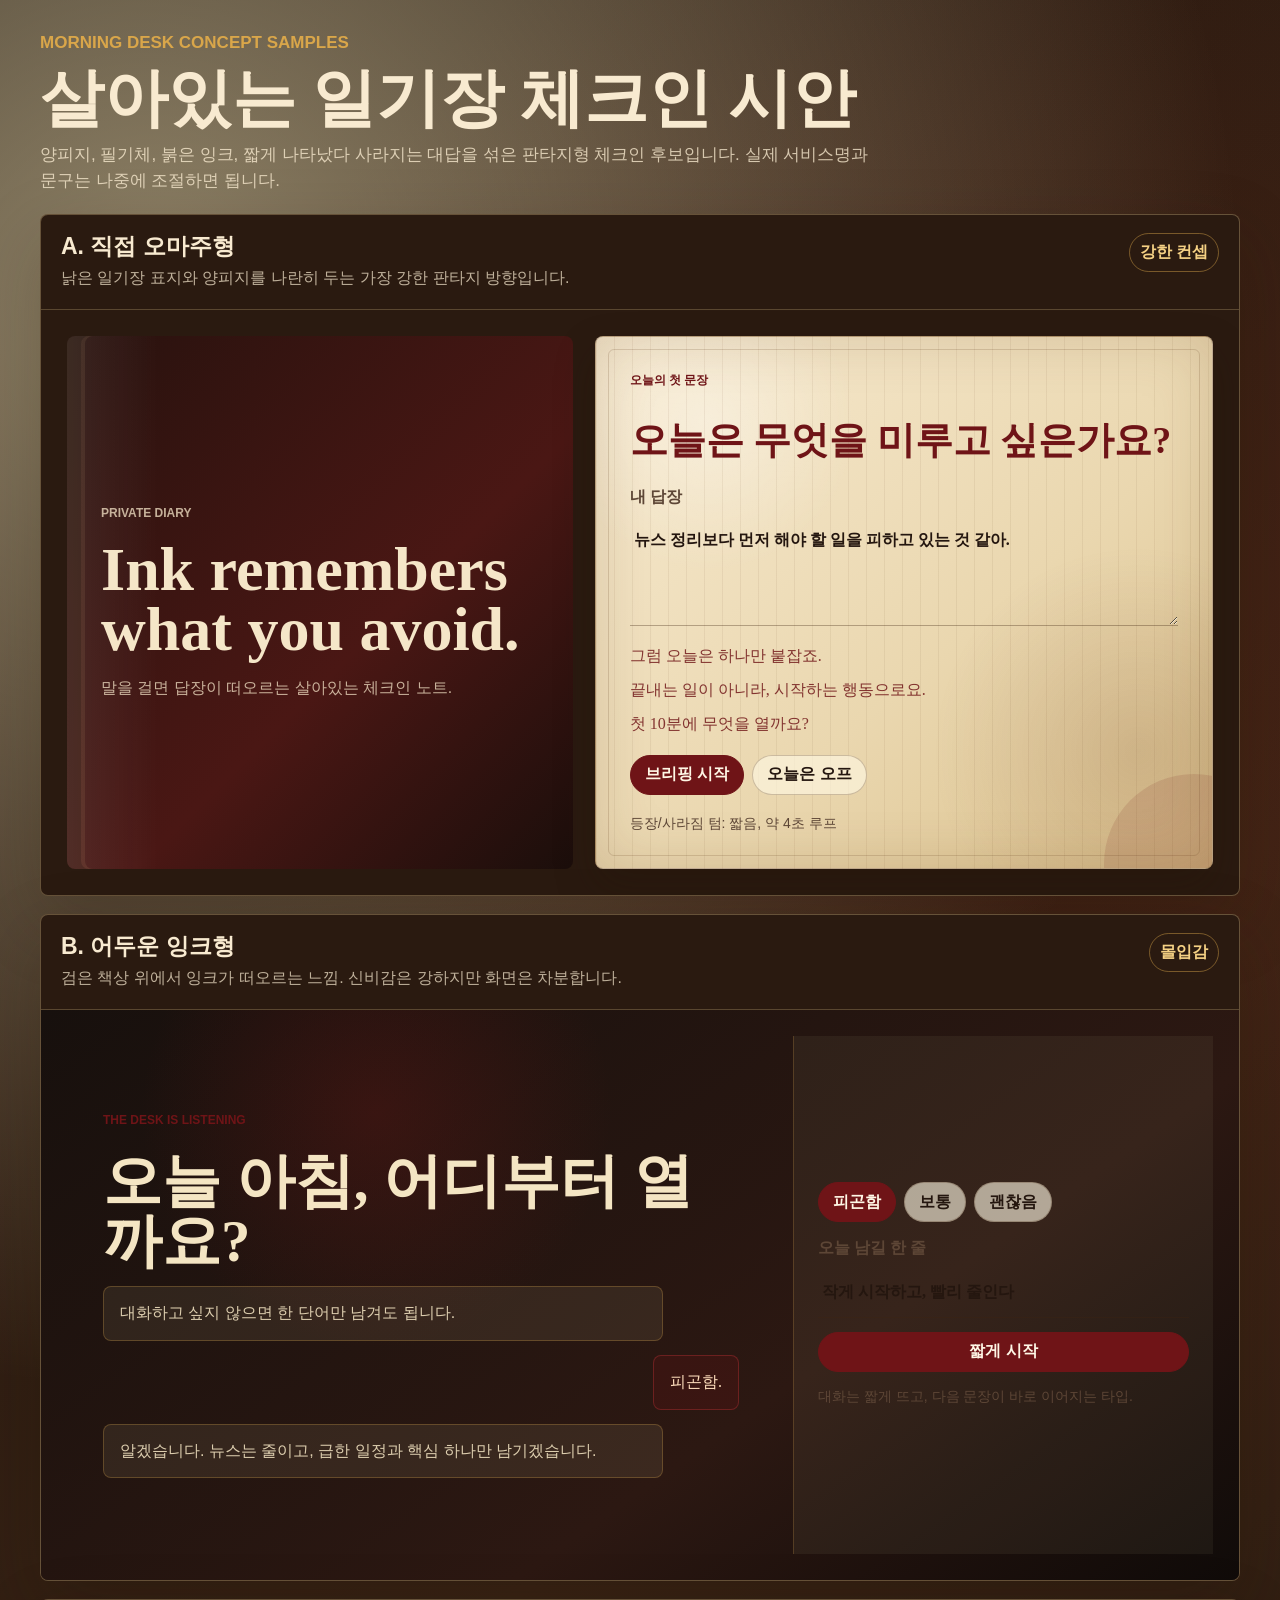
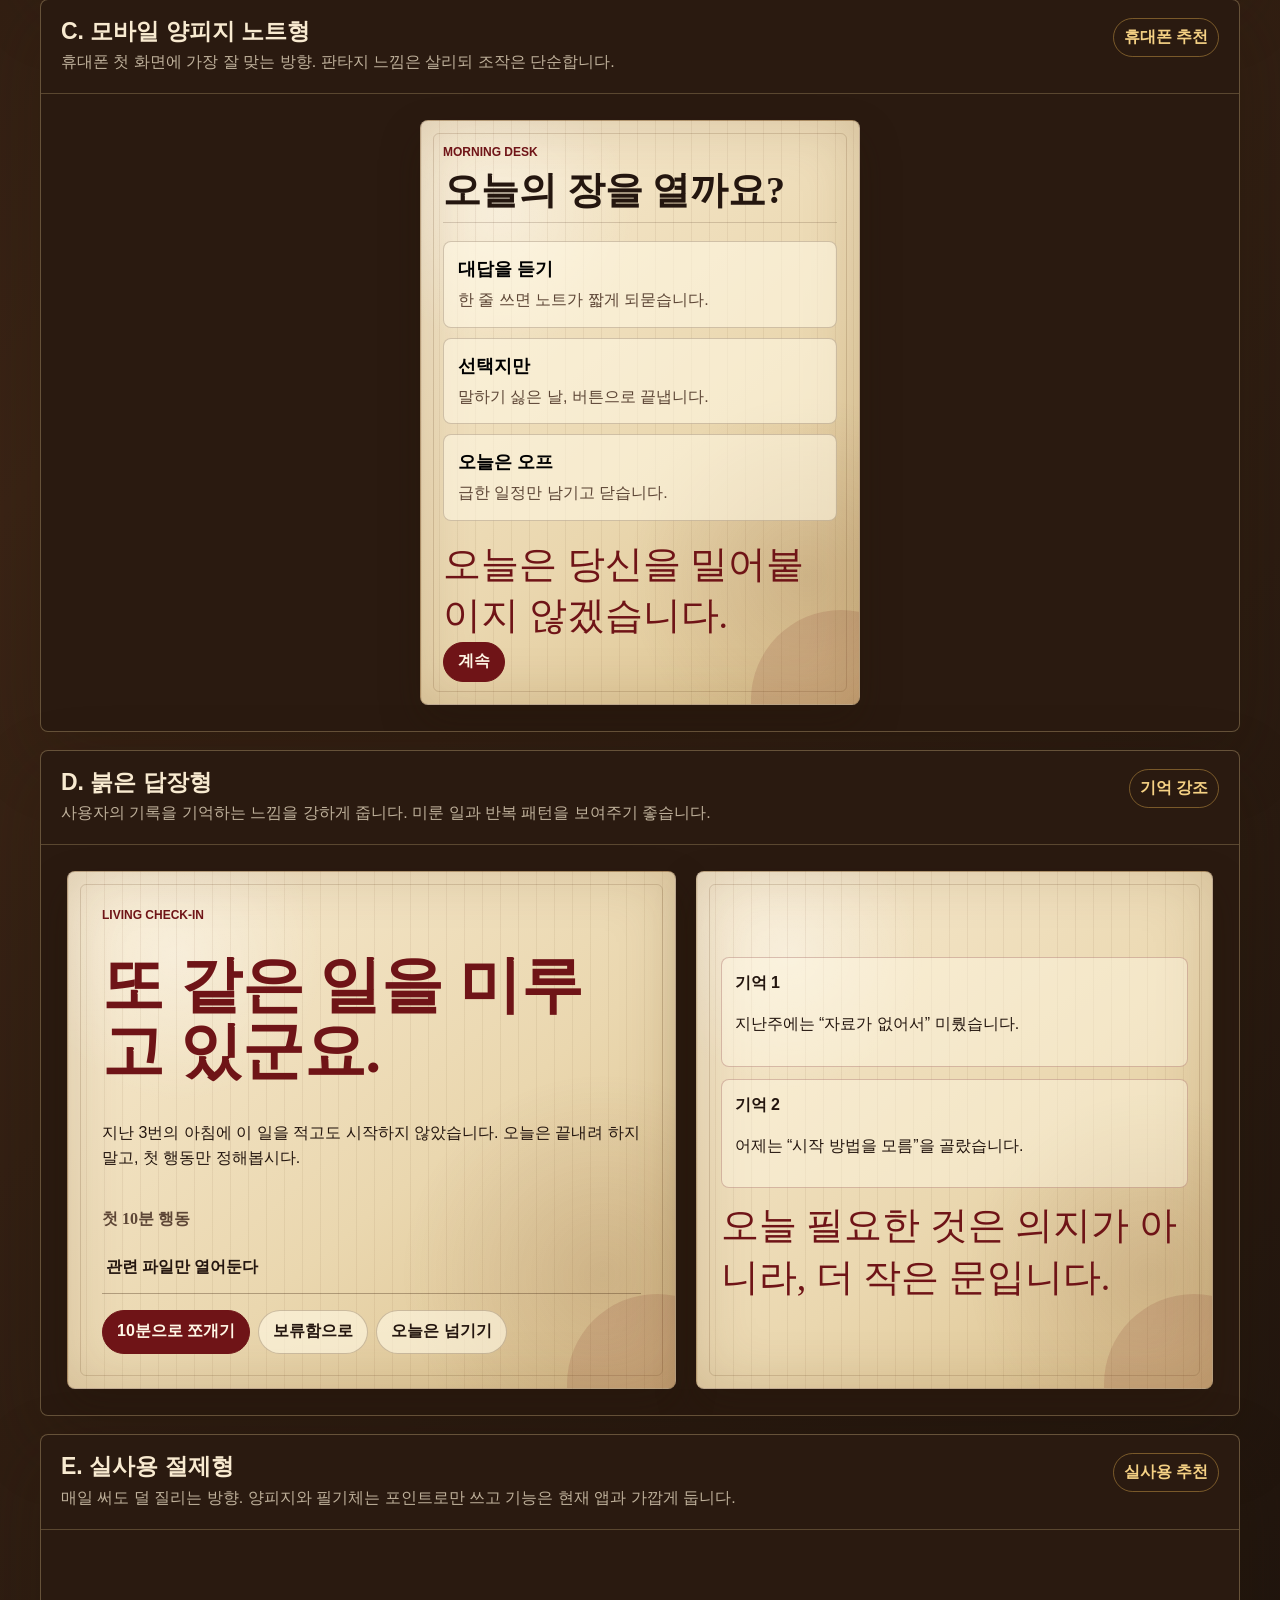
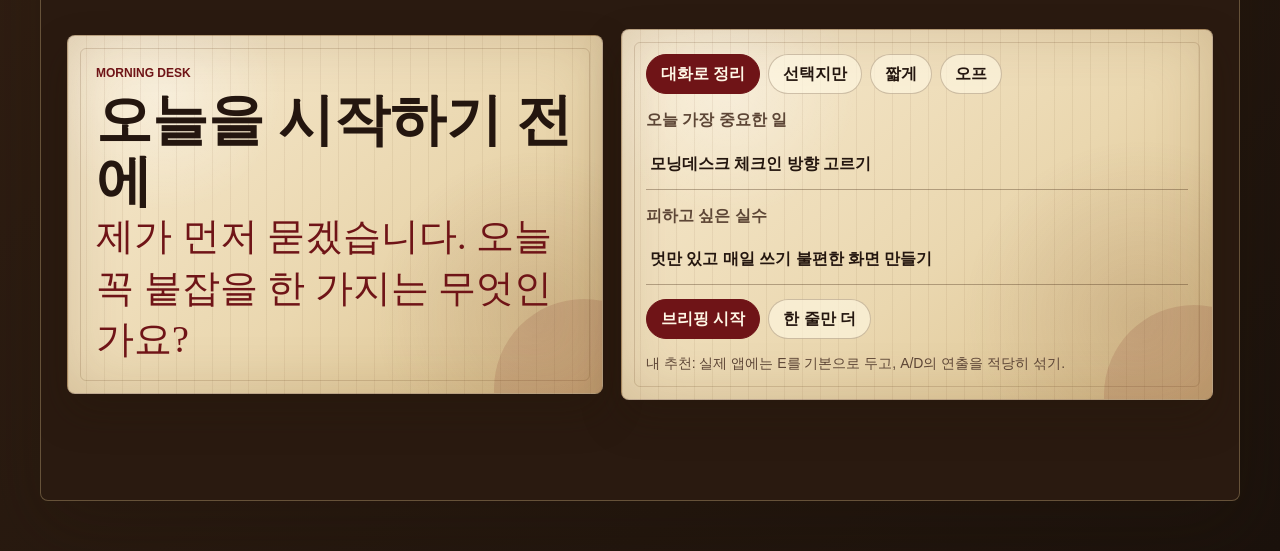
==== living-diary-samples.html @ 0878d79f "Add living diary check-in samples" ====
<!doctype html>
<html lang="ko">
  <head>
    <meta charset="utf-8">
    <meta name="viewport" content="width=device-width, initial-scale=1">
    <title>모닝데스크 살아있는 일기장 시안</title>
    <style>
      :root {
        color-scheme: light;
        --ink: #24160f;
        --ink-soft: #5d4636;
        --paper: #ead7af;
        --paper-light: #f7ead0;
        --paper-deep: #d7b77c;
        --blood: #6f1417;
        --blood-light: #9d2d2f;
        --gold: #9d7332;
        --green: #1f4a37;
        --night: #17110d;
        --line: rgba(73, 42, 20, 0.24);
        --shadow: 0 26px 70px rgba(35, 20, 8, 0.24);
      }

      * {
        box-sizing: border-box;
      }

      body {
        margin: 0;
        color: var(--ink);
        font-family: "Segoe UI", "Malgun Gothic", Arial, sans-serif;
        background:
          radial-gradient(circle at 12% 8%, rgba(255, 241, 193, 0.5), transparent 30%),
          radial-gradient(circle at 86% 18%, rgba(124, 33, 22, 0.18), transparent 28%),
          linear-gradient(135deg, #1d130d 0%, #3a2415 42%, #1b120c 100%);
        line-height: 1.55;
      }

      button,
      input,
      textarea {
        font: inherit;
      }

      button {
        cursor: pointer;
      }

      .page {
        width: min(1200px, calc(100% - 28px));
        margin: 0 auto;
        padding: 30px 0 50px;
      }

      .intro {
        display: grid;
        gap: 10px;
        margin-bottom: 20px;
        color: #f8ead0;
      }

      .intro h1 {
        margin: 0;
        max-width: 860px;
        font-family: Georgia, "Times New Roman", serif;
        font-size: clamp(34px, 5vw, 64px);
        font-weight: 600;
        line-height: 1.02;
        letter-spacing: 0;
        word-break: keep-all;
      }

      .intro p {
        margin: 0;
        max-width: 840px;
        color: rgba(248, 234, 208, 0.78);
        font-size: 17px;
      }

      .eyebrow {
        margin: 0 0 8px;
        color: var(--blood);
        font-size: 12px;
        font-weight: 900;
        letter-spacing: 0;
        text-transform: uppercase;
      }

      .intro .eyebrow {
        color: #d9a64a;
      }

      .samples {
        display: grid;
        gap: 18px;
      }

      .sample {
        overflow: hidden;
        border: 1px solid rgba(242, 211, 151, 0.3);
        border-radius: 8px;
        background: #2a1a10;
        box-shadow: var(--shadow);
      }

      .sample-header {
        display: flex;
        justify-content: space-between;
        gap: 16px;
        padding: 18px 20px;
        border-bottom: 1px solid rgba(242, 211, 151, 0.24);
        color: #f8ead0;
      }

      .sample-header h2 {
        margin: 0;
        font-size: 23px;
        line-height: 1.2;
      }

      .sample-header p {
        margin: 5px 0 0;
        color: rgba(248, 234, 208, 0.72);
      }

      .tag {
        align-self: start;
        padding: 6px 10px;
        border: 1px solid rgba(217, 166, 74, 0.45);
        border-radius: 999px;
        color: #f5d184;
        font-weight: 900;
        white-space: nowrap;
      }

      .mock {
        min-height: 570px;
        padding: 26px;
      }

      .parchment {
        position: relative;
        overflow: hidden;
        border: 1px solid rgba(82, 45, 21, 0.34);
        border-radius: 8px;
        background:
          linear-gradient(90deg, rgba(96, 56, 24, 0.07) 0 1px, transparent 1px 100%),
          radial-gradient(circle at 18% 16%, rgba(255, 255, 255, 0.35), transparent 22%),
          radial-gradient(circle at 88% 78%, rgba(95, 46, 16, 0.15), transparent 30%),
          linear-gradient(140deg, var(--paper-light), var(--paper) 58%, #dbc18d);
        background-size: 18px 18px, auto, auto, auto;
        box-shadow: inset 0 0 58px rgba(97, 53, 19, 0.18), 0 18px 40px rgba(37, 20, 8, 0.28);
      }

      .parchment::before,
      .parchment::after {
        content: "";
        position: absolute;
        pointer-events: none;
      }

      .parchment::before {
        inset: 12px;
        border: 1px solid rgba(96, 55, 25, 0.18);
        border-radius: 6px;
      }

      .parchment::after {
        width: 180px;
        height: 180px;
        right: -72px;
        bottom: -86px;
        border-radius: 50%;
        background: rgba(111, 20, 23, 0.12);
      }

      .script {
        font-family: "Segoe Script", "Bradley Hand ITC", "Comic Sans MS", "Malgun Gothic", cursive;
        letter-spacing: 0;
      }

      .serif {
        font-family: Georgia, "Times New Roman", serif;
      }

      .btn,
      .chip {
        min-height: 40px;
        border: 1px solid rgba(80, 46, 22, 0.26);
        border-radius: 999px;
        padding: 0 14px;
        background: rgba(255, 248, 228, 0.62);
        color: var(--ink);
        font-weight: 900;
      }

      .btn.primary,
      .chip.active {
        border-color: var(--blood);
        background: var(--blood);
        color: #fff7e6;
      }

      .chips,
      .actions {
        display: flex;
        flex-wrap: wrap;
        gap: 8px;
      }

      .field {
        display: grid;
        gap: 7px;
        color: var(--ink-soft);
        font-weight: 900;
      }

      .field input,
      .field textarea {
        width: 100%;
        border: 0;
        border-bottom: 1px solid rgba(63, 35, 17, 0.34);
        border-radius: 0;
        padding: 12px 4px;
        background: transparent;
        color: var(--ink);
        outline: 0;
      }

      .field textarea {
        min-height: 110px;
        resize: vertical;
      }

      .diary-direct {
        display: grid;
        grid-template-columns: minmax(280px, 0.9fr) minmax(320px, 1.1fr);
        gap: 22px;
        align-items: stretch;
      }

      .book-cover {
        display: grid;
        align-content: center;
        gap: 16px;
        padding: 34px;
        border-radius: 8px;
        color: #f5e6c8;
        background:
          linear-gradient(90deg, rgba(255, 255, 255, 0.08), transparent 18%),
          linear-gradient(135deg, #28120e, #4a1714 58%, #1b0e0b);
        box-shadow: inset 14px 0 0 rgba(0, 0, 0, 0.18), inset 18px 0 0 rgba(255, 226, 158, 0.08);
      }

      .book-cover h3 {
        margin: 0;
        font-family: Georgia, "Times New Roman", serif;
        font-size: clamp(34px, 5vw, 62px);
        line-height: 0.98;
        word-break: keep-all;
      }

      .book-cover p {
        margin: 0;
        color: rgba(245, 230, 200, 0.75);
      }

      .diary-page {
        display: grid;
        gap: 18px;
        padding: 34px;
      }

      .ink-reply {
        margin: 0;
        color: var(--blood);
        font-size: clamp(25px, 3vw, 38px);
        line-height: 1.35;
      }

      .fade-row {
        display: grid;
        gap: 9px;
      }

      .fade-line {
        width: fit-content;
        max-width: 100%;
        margin: 0;
        color: rgba(111, 20, 23, 0.84);
        animation: writeFade 4.2s ease-in-out infinite;
      }

      .fade-line:nth-child(2) {
        animation-delay: 0.7s;
      }

      .fade-line:nth-child(3) {
        animation-delay: 1.4s;
      }

      @keyframes writeFade {
        0% { opacity: 0; transform: translateY(5px); filter: blur(3px); }
        18% { opacity: 1; transform: translateY(0); filter: blur(0); }
        78% { opacity: 1; }
        100% { opacity: 0.2; }
      }

      .ink-dark {
        display: grid;
        grid-template-columns: minmax(0, 1fr) minmax(300px, 420px);
        gap: 18px;
        color: #f4e5c3;
        background:
          radial-gradient(circle at 28% 18%, rgba(133, 27, 25, 0.26), transparent 24%),
          linear-gradient(145deg, #17100d, #2c1812 64%, #100b09);
      }

      .dark-chat {
        display: grid;
        align-content: center;
        gap: 14px;
        padding: 36px;
      }

      .dark-chat h3 {
        margin: 0;
        font-family: Georgia, "Times New Roman", serif;
        font-size: clamp(34px, 4.6vw, 60px);
        line-height: 1.02;
      }

      .dark-bubble {
        max-width: 88%;
        padding: 14px 16px;
        border: 1px solid rgba(217, 166, 74, 0.28);
        border-radius: 8px;
        background: rgba(255, 238, 194, 0.08);
        color: rgba(244, 229, 195, 0.88);
      }

      .dark-bubble.reply {
        justify-self: end;
        color: #ffdfbd;
        border-color: rgba(157, 45, 47, 0.5);
        background: rgba(111, 20, 23, 0.24);
      }

      .dark-panel {
        display: grid;
        gap: 14px;
        align-content: center;
        padding: 24px;
        background: rgba(255, 238, 194, 0.05);
        border-left: 1px solid rgba(217, 166, 74, 0.22);
      }

      .mobile-note {
        max-width: 440px;
        margin: 0 auto;
        padding: 22px;
      }

      .mobile-note h3 {
        margin: 0 0 12px;
        font-family: Georgia, "Times New Roman", serif;
        font-size: 38px;
        line-height: 1.06;
      }

      .note-line {
        display: grid;
        gap: 10px;
        padding: 18px 0;
        border-top: 1px solid rgba(63, 35, 17, 0.18);
      }

      .choice-card {
        display: grid;
        gap: 4px;
        min-height: 82px;
        padding: 14px;
        border: 1px solid rgba(63, 35, 17, 0.22);
        border-radius: 8px;
        background: rgba(255, 248, 228, 0.58);
        text-align: left;
      }

      .choice-card strong {
        font-size: 18px;
      }

      .choice-card span {
        color: var(--ink-soft);
      }

      .red-layout {
        display: grid;
        grid-template-columns: minmax(300px, 1fr) minmax(300px, 0.85fr);
        gap: 20px;
        align-items: stretch;
      }

      .red-main {
        display: grid;
        gap: 16px;
        padding: 34px;
      }

      .red-main h3 {
        margin: 0;
        color: var(--blood);
        font-size: clamp(34px, 5vw, 62px);
        line-height: 1.06;
      }

      .red-aside {
        display: grid;
        align-content: center;
        gap: 12px;
        padding: 24px;
        border-left: 1px solid rgba(63, 35, 17, 0.2);
      }

      .memory {
        padding: 13px;
        border: 1px solid rgba(111, 20, 23, 0.24);
        border-radius: 8px;
        background: rgba(255, 248, 228, 0.44);
      }

      .practical {
        display: grid;
        grid-template-columns: minmax(320px, 0.95fr) minmax(320px, 1.05fr);
        gap: 18px;
        align-items: center;
      }

      .practical-copy {
        padding: 28px;
      }

      .practical-copy h3 {
        margin: 0;
        font-size: clamp(34px, 4.6vw, 56px);
        line-height: 1.08;
      }

      .practical-card {
        display: grid;
        gap: 14px;
        padding: 24px;
      }

      .speed-note {
        margin: 0;
        color: var(--ink-soft);
        font-size: 14px;
      }

      @media (max-width: 820px) {
        .sample-header,
        .diary-direct,
        .ink-dark,
        .red-layout,
        .practical {
          grid-template-columns: 1fr;
        }

        .sample-header {
          display: grid;
        }

        .mock {
          min-height: auto;
          padding: 16px;
        }

        .book-cover,
        .diary-page,
        .dark-chat,
        .red-main,
        .practical-copy,
        .practical-card {
          padding: 22px;
        }

        .dark-panel,
        .red-aside {
          border-left: 0;
          border-top: 1px solid rgba(63, 35, 17, 0.2);
        }
      }
    </style>
  </head>
  <body>
    <main class="page">
      <section class="intro">
        <p class="eyebrow">Morning Desk Concept Samples</p>
        <h1>살아있는 일기장 체크인 시안</h1>
        <p>양피지, 필기체, 붉은 잉크, 짧게 나타났다 사라지는 대답을 섞은 판타지형 체크인 후보입니다. 실제 서비스명과 문구는 나중에 조절하면 됩니다.</p>
      </section>

      <div class="samples">
        <article class="sample">
          <header class="sample-header">
            <div>
              <h2>A. 직접 오마주형</h2>
              <p>낡은 일기장 표지와 양피지를 나란히 두는 가장 강한 판타지 방향입니다.</p>
            </div>
            <span class="tag">강한 컨셉</span>
          </header>
          <section class="mock diary-direct">
            <div class="book-cover">
              <p class="eyebrow">Private Diary</p>
              <h3>Ink remembers what you avoid.</h3>
              <p>말을 걸면 답장이 떠오르는 살아있는 체크인 노트.</p>
            </div>
            <div class="parchment diary-page">
              <p class="eyebrow">오늘의 첫 문장</p>
              <h3 class="script ink-reply">오늘은 무엇을 미루고 싶은가요?</h3>
              <label class="field script">
                내 답장
                <textarea>뉴스 정리보다 먼저 해야 할 일을 피하고 있는 것 같아.</textarea>
              </label>
              <div class="fade-row script">
                <p class="fade-line">그럼 오늘은 하나만 붙잡죠.</p>
                <p class="fade-line">끝내는 일이 아니라, 시작하는 행동으로요.</p>
                <p class="fade-line">첫 10분에 무엇을 열까요?</p>
              </div>
              <div class="actions">
                <button class="btn primary">브리핑 시작</button>
                <button class="btn">오늘은 오프</button>
              </div>
              <p class="speed-note">등장/사라짐 텀: 짧음, 약 4초 루프</p>
            </div>
          </section>
        </article>

        <article class="sample">
          <header class="sample-header">
            <div>
              <h2>B. 어두운 잉크형</h2>
              <p>검은 책상 위에서 잉크가 떠오르는 느낌. 신비감은 강하지만 화면은 차분합니다.</p>
            </div>
            <span class="tag">몰입감</span>
          </header>
          <section class="mock ink-dark">
            <div class="dark-chat">
              <p class="eyebrow">The Desk Is Listening</p>
              <h3>오늘 아침, 어디부터 열까요?</h3>
              <div class="dark-bubble">대화하고 싶지 않으면 한 단어만 남겨도 됩니다.</div>
              <div class="dark-bubble reply script">피곤함.</div>
              <div class="dark-bubble">알겠습니다. 뉴스는 줄이고, 급한 일정과 핵심 하나만 남기겠습니다.</div>
            </div>
            <div class="dark-panel">
              <div class="chips">
                <button class="chip active">피곤함</button>
                <button class="chip">보통</button>
                <button class="chip">괜찮음</button>
              </div>
              <label class="field script">
                오늘 남길 한 줄
                <input value="작게 시작하고, 빨리 줄인다">
              </label>
              <button class="btn primary">짧게 시작</button>
              <p class="speed-note">대화는 짧게 뜨고, 다음 문장이 바로 이어지는 타입.</p>
            </div>
          </section>
        </article>

        <article class="sample">
          <header class="sample-header">
            <div>
              <h2>C. 모바일 양피지 노트형</h2>
              <p>휴대폰 첫 화면에 가장 잘 맞는 방향. 판타지 느낌은 살리되 조작은 단순합니다.</p>
            </div>
            <span class="tag">휴대폰 추천</span>
          </header>
          <section class="mock">
            <div class="parchment mobile-note">
              <p class="eyebrow">Morning Desk</p>
              <h3>오늘의 장을 열까요?</h3>
              <div class="note-line">
                <button class="choice-card">
                  <strong>대답을 듣기</strong>
                  <span>한 줄 쓰면 노트가 짧게 되묻습니다.</span>
                </button>
                <button class="choice-card">
                  <strong>선택지만</strong>
                  <span>말하기 싫은 날, 버튼으로 끝냅니다.</span>
                </button>
                <button class="choice-card">
                  <strong>오늘은 오프</strong>
                  <span>급한 일정만 남기고 닫습니다.</span>
                </button>
              </div>
              <p class="script ink-reply">오늘은 당신을 밀어붙이지 않겠습니다.</p>
              <button class="btn primary">계속</button>
            </div>
          </section>
        </article>

        <article class="sample">
          <header class="sample-header">
            <div>
              <h2>D. 붉은 답장형</h2>
              <p>사용자의 기록을 기억하는 느낌을 강하게 줍니다. 미룬 일과 반복 패턴을 보여주기 좋습니다.</p>
            </div>
            <span class="tag">기억 강조</span>
          </header>
          <section class="mock red-layout">
            <div class="parchment red-main">
              <p class="eyebrow">Living Check-in</p>
              <h3 class="script">또 같은 일을 미루고 있군요.</h3>
              <p>지난 3번의 아침에 이 일을 적고도 시작하지 않았습니다. 오늘은 끝내려 하지 말고, 첫 행동만 정해봅시다.</p>
              <label class="field script">
                첫 10분 행동
                <input value="관련 파일만 열어둔다">
              </label>
              <div class="actions">
                <button class="btn primary">10분으로 쪼개기</button>
                <button class="btn">보류함으로</button>
                <button class="btn">오늘은 넘기기</button>
              </div>
            </div>
            <div class="parchment red-aside">
              <div class="memory">
                <strong>기억 1</strong>
                <p>지난주에는 “자료가 없어서” 미뤘습니다.</p>
              </div>
              <div class="memory">
                <strong>기억 2</strong>
                <p>어제는 “시작 방법을 모름”을 골랐습니다.</p>
              </div>
              <p class="script ink-reply">오늘 필요한 것은 의지가 아니라, 더 작은 문입니다.</p>
            </div>
          </section>
        </article>

        <article class="sample">
          <header class="sample-header">
            <div>
              <h2>E. 실사용 절제형</h2>
              <p>매일 써도 덜 질리는 방향. 양피지와 필기체는 포인트로만 쓰고 기능은 현재 앱과 가깝게 둡니다.</p>
            </div>
            <span class="tag">실사용 추천</span>
          </header>
          <section class="mock practical">
            <div class="parchment practical-copy">
              <p class="eyebrow">Morning Desk</p>
              <h3 class="serif">오늘을 시작하기 전에</h3>
              <p class="script ink-reply">제가 먼저 묻겠습니다. 오늘 꼭 붙잡을 한 가지는 무엇인가요?</p>
            </div>
            <div class="parchment practical-card">
              <div class="chips">
                <button class="chip active">대화로 정리</button>
                <button class="chip">선택지만</button>
                <button class="chip">짧게</button>
                <button class="chip">오프</button>
              </div>
              <label class="field">
                오늘 가장 중요한 일
                <input value="모닝데스크 체크인 방향 고르기">
              </label>
              <label class="field">
                피하고 싶은 실수
                <input value="멋만 있고 매일 쓰기 불편한 화면 만들기">
              </label>
              <div class="actions">
                <button class="btn primary">브리핑 시작</button>
                <button class="btn">한 줄만 더</button>
              </div>
              <p class="speed-note">내 추천: 실제 앱에는 E를 기본으로 두고, A/D의 연출을 적당히 섞기.</p>
            </div>
          </section>
        </article>
      </div>
    </main>
  </body>
</html>
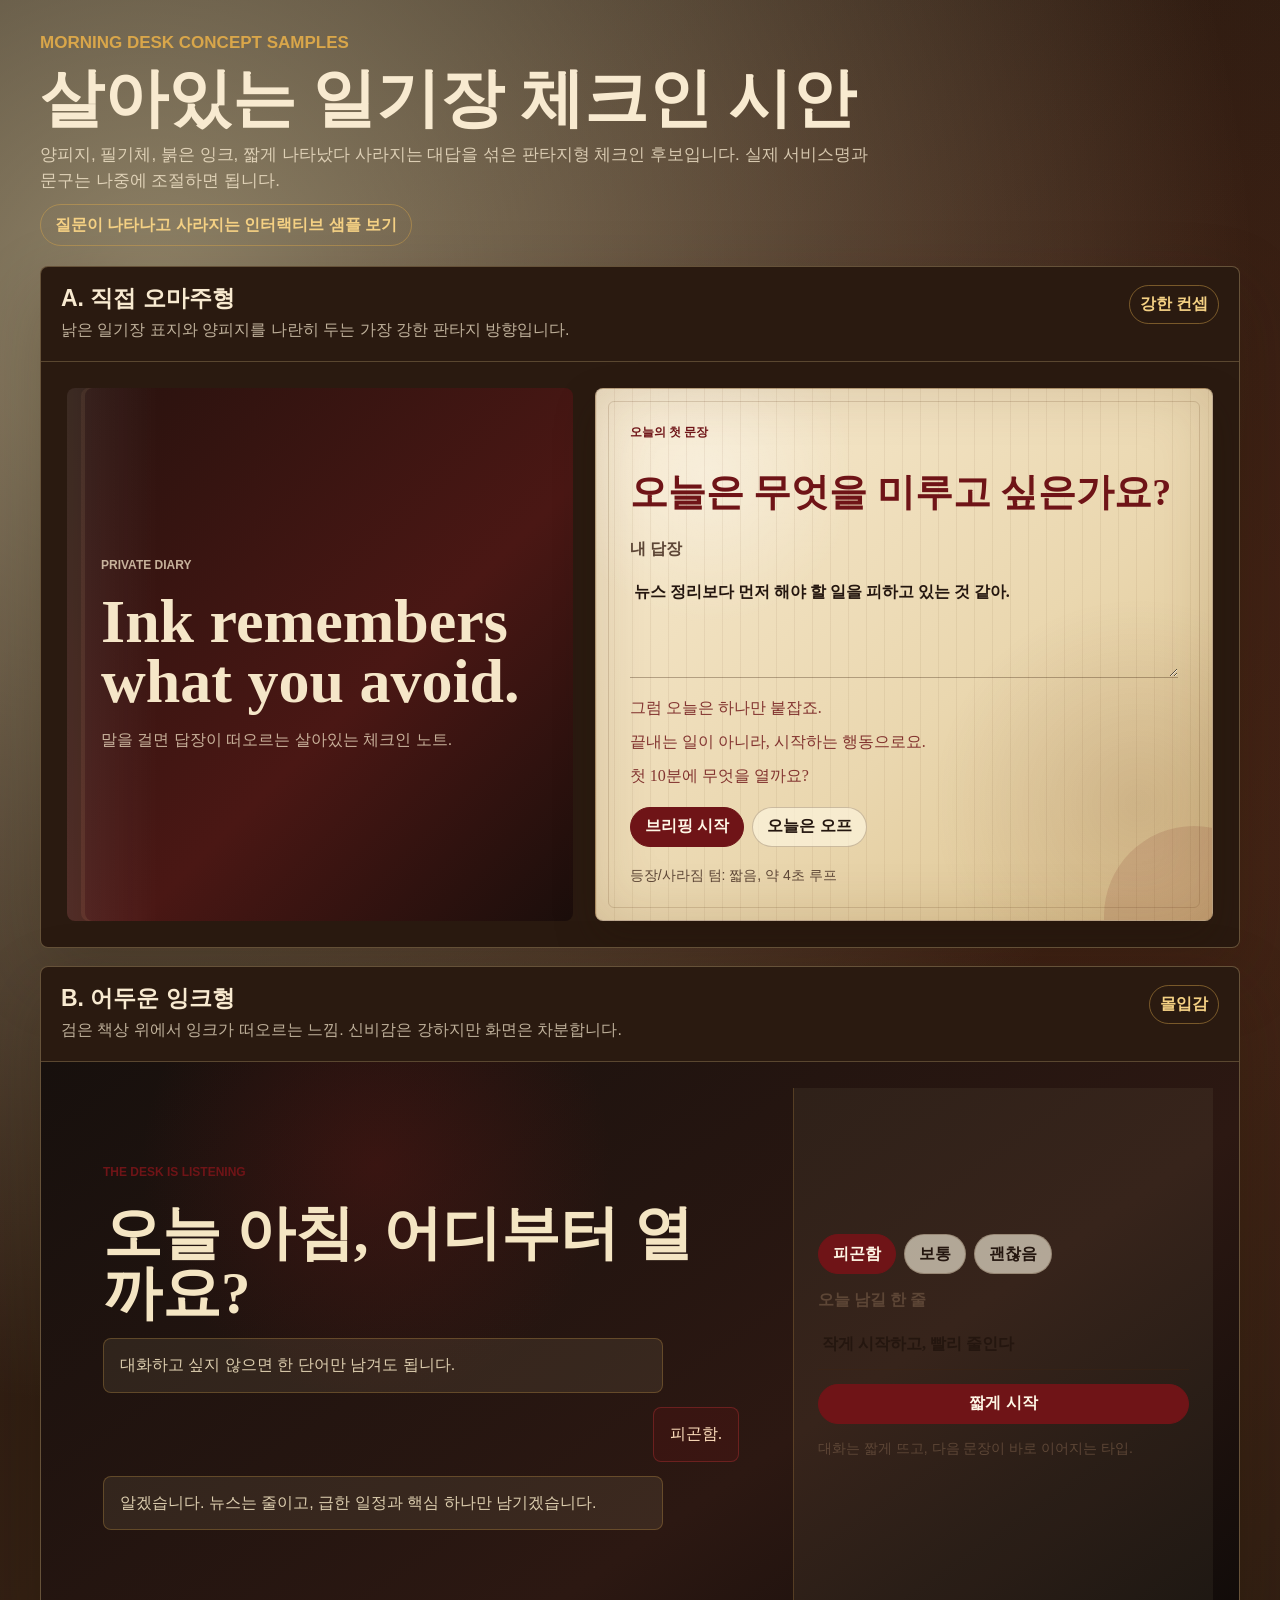
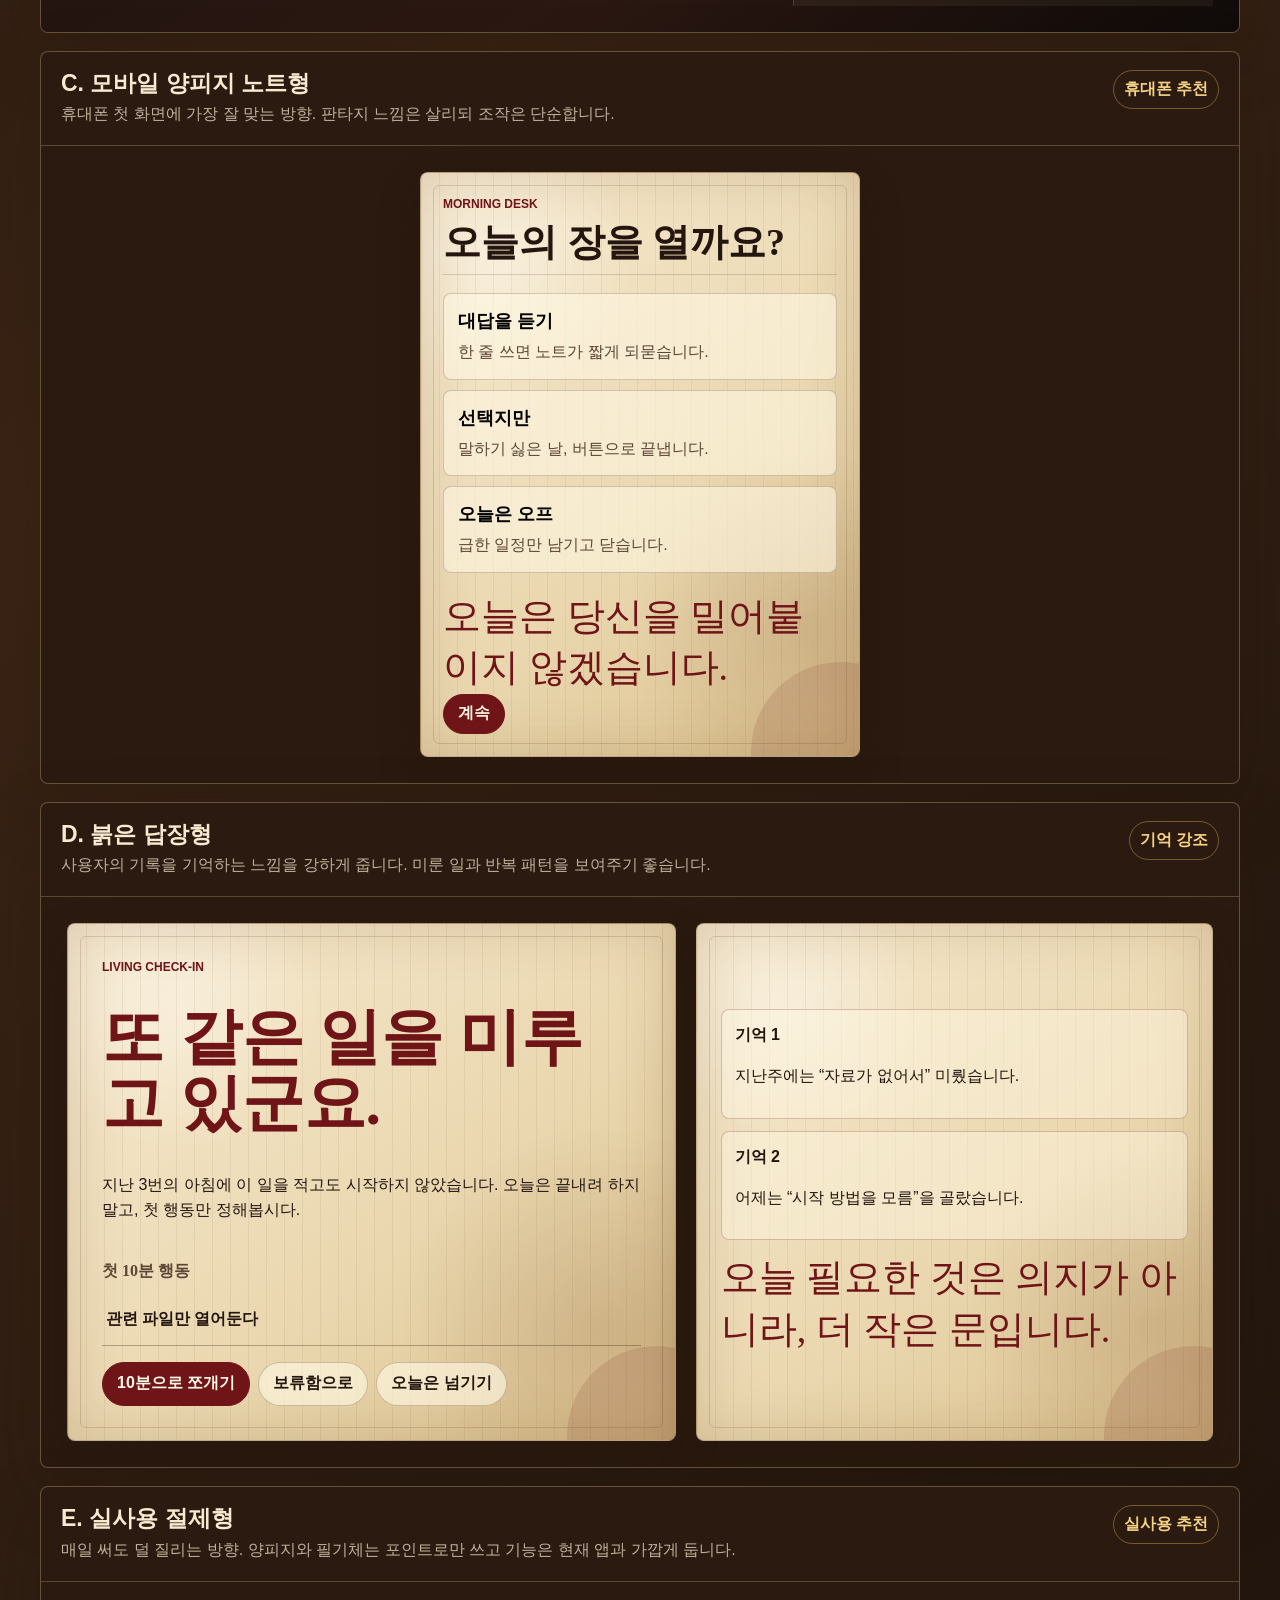
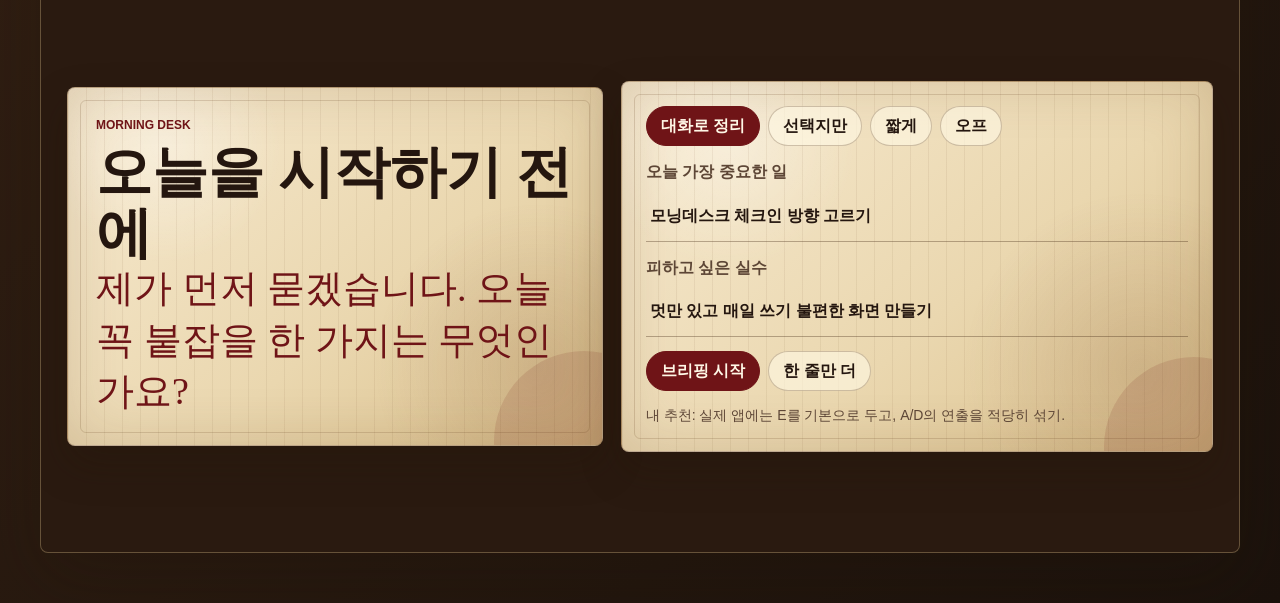
==== commit 58b30614: "Add interactive parchment diary samples" ====
--- a/living-diary-samples.html
+++ b/living-diary-samples.html
@@ -77,6 +77,19 @@
         font-size: 17px;
       }
 
+      .intro-link {
+        width: fit-content;
+        min-height: 42px;
+        display: inline-flex;
+        align-items: center;
+        padding: 0 14px;
+        border: 1px solid rgba(217, 166, 74, 0.45);
+        border-radius: 999px;
+        color: #f5d184;
+        text-decoration: none;
+        font-weight: 900;
+      }
+
       .eyebrow {
         margin: 0 0 8px;
         color: var(--blood);
@@ -499,6 +512,7 @@
         <p class="eyebrow">Morning Desk Concept Samples</p>
         <h1>살아있는 일기장 체크인 시안</h1>
         <p>양피지, 필기체, 붉은 잉크, 짧게 나타났다 사라지는 대답을 섞은 판타지형 체크인 후보입니다. 실제 서비스명과 문구는 나중에 조절하면 됩니다.</p>
+        <a class="intro-link" href="./diary-interactive-samples.html">질문이 나타나고 사라지는 인터랙티브 샘플 보기</a>
       </section>
 
       <div class="samples">
